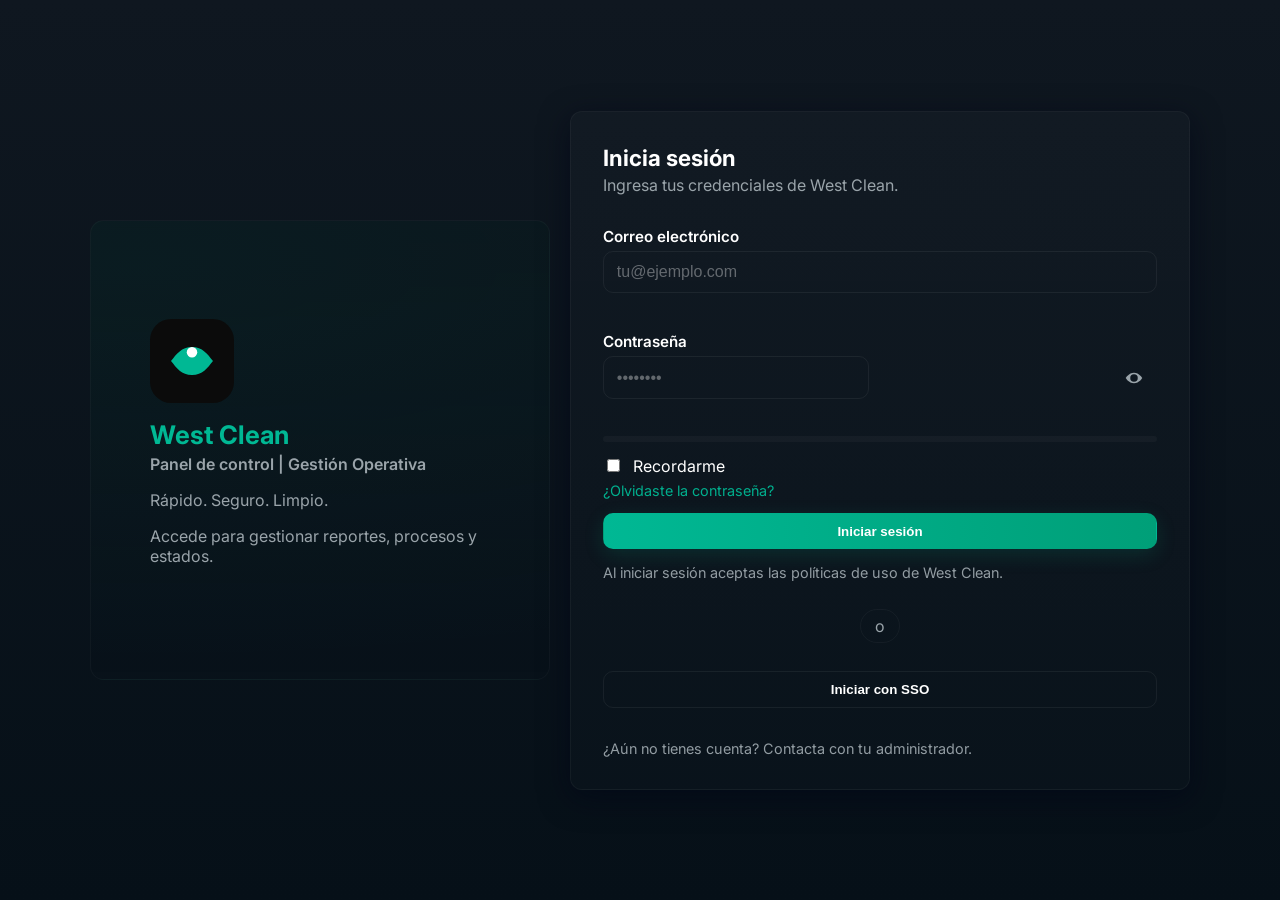
==== frontend/pages/login.html @ 48743651 "Design: pantalla login, index (foro de reportes) - feed, filtros, modal crear reporte" ====
<!doctype html>
<html lang="es">
<head>
  <meta charset="utf-8" />
  <meta name="viewport" content="width=device-width,initial-scale=1" />
  <title>West Clean — Iniciar sesión</title>

  <!-- Tipografía (Inter); si prefieres, descarga y sirve localmente -->
  <link href="https://fonts.googleapis.com/css2?family=Inter:wght@300;400;600;700;900&display=swap" rel="stylesheet">

  <!-- Global styles (tokens, layout) -->
  <link rel="stylesheet" href="../css/styles.css">
  <!-- Login-specific -->
  <link rel="stylesheet" href="../css/login.css">

  <meta name="theme-color" content="#0b0b0b">
</head>
<body class="wc-bg">

  <main class="wc-container" id="main" role="main">
    <section class="wc-split">

      <!-- LEFT: hero / marca (se oculta en pantallas pequeñas) -->
      <aside class="wc-hero" aria-hidden="false">
        <!-- Inline SVG logo simple — reemplaza por tu logo real si lo tienes -->
        <div class="wc-hero-inner">
          <svg class="wc-logo" width="84" height="84" viewBox="0 0 24 24" aria-hidden="true" focusable="false">
            <rect width="24" height="24" rx="6" fill="#0b0b0b"/>
            <path d="M6 12c1.6-2 3-4 6-4s4.4 2 6 4c-1.6 2-3 4-6 4s-4.4-2-6-4z" fill="#00b894"/>
            <circle cx="12" cy="9.5" r="1.5" fill="#ffffff"/>
          </svg>

          <h1 class="wc-hero-title">West Clean</h1>
          <p class="wc-hero-sub">Panel de control | Gestión Operativa</p>

          <div class="wc-hero-dek">
            <p>Rápido. Seguro. Limpio.</p>
            <p class="muted">Accede para gestionar reportes, procesos y estados.</p>
          </div>
        </div>
      </aside>

      <!-- RIGHT: formulario -->
      <section class="wc-panel" aria-labelledby="login-heading">
        <div class="wc-panel-inner">
          <header class="wc-panel-header">
            <h2 id="login-heading">Inicia sesión</h2>
            <p class="muted">Ingresa tus credenciales de West Clean.</p>
          </header>

          <form id="login-form" class="wc-form" novalidate autocomplete="on" aria-describedby="login-help">
            <div class="form-row">
              <label for="email" class="form-label">Correo electrónico</label>
              <input id="email" name="email" type="email" inputmode="email" autocomplete="email" class="form-control" required aria-required="true" placeholder="tu@ejemplo.com">
              <div class="form-error" id="error-email" aria-live="polite"></div>
            </div>

            <div class="form-row">
              <label for="password" class="form-label">Contraseña</label>
              <div class="password-wrap">
                <input id="password" name="password" type="password" autocomplete="current-password" class="form-control" required aria-required="true" placeholder="••••••••">
                <button type="button" class="btn-icon" id="togglePassword" aria-label="Mostrar contraseña" title="Mostrar contraseña">
                  <!-- eye icon -->
                  <svg width="18" height="18" viewBox="0 0 24 24" aria-hidden="true"><path fill="currentColor" d="M12 5c-7 0-11 7-11 7s4 7 11 7 11-7 11-7-4-7-11-7zm0 12a5 5 0 110-10 5 5 0 010 10z"/></svg>
                </button>
              </div>
              <div class="form-error" id="error-password" aria-live="polite"></div>

              <!-- password strength (visual, non-essential) -->
              <div class="pw-meter" aria-hidden="true">
                <div class="pw-bar" id="pwBar"></div>
              </div>
            </div>

            <div class="form-row form-row--actions">
              <label class="checkbox">
                <input type="checkbox" id="remember" name="remember">
                <span>Recordarme</span>
              </label>
              <a href="#" class="link small" id="forgot-link">¿Olvidaste la contraseña?</a>
            </div>

            <div class="form-row">
              <button type="submit" class="btn primary full" id="loginBtn">Iniciar sesión</button>
            </div>

            <div id="login-help" class="muted small" aria-live="polite">Al iniciar sesión aceptas las políticas de uso de West Clean.</div>
          </form>

          <div class="wc-divider" aria-hidden="true"><span>o</span></div>

          <div class="social-row">
            <button class="btn ghost full" id="ssoBtn" aria-label="Iniciar sesión con SSO">Iniciar con SSO</button>
          </div>

          <footer class="wc-panel-footer muted small">¿Aún no tienes cuenta? Contacta con tu administrador.</footer>
        </div>
      </section>

    </section>
  </main>

  <script src="../js/auth.js" defer></script>
</body>
</html>
---- frontend/css/styles.css ----
:root{
  /* Brand - West Clean */
  --brand-green: #00b894;   /* principal */
  --brand-green-600: #009f78;
  --brand-dark: #0b0b0b;    /* negro profundo */
  --bg: #0f1720;            /* fondo general (oscuro) */
  --panel-bg: #0f1726;      /* paneles */
  --muted: #9aa4aa;
  --surface: #0b0b0b;
  --radius-md: 12px;
  --shadow-lg: 0 8px 30px rgba(2,6,23,0.65);
  --glass: rgba(255,255,255,0.03);
  --accent-contrast: #ffffff;

  font-family: 'Inter', system-ui, -apple-system, "Segoe UI", Roboto, "Helvetica Neue", Arial;
  font-size: 16px;
}

/* Minimal reset & base */
*{box-sizing:border-box}
html,body{height:100%;margin:0;background:linear-gradient(180deg,var(--bg), #061018);color:var(--accent-contrast);-webkit-font-smoothing:antialiased;-moz-osx-font-smoothing:grayscale}
img{max-width:100%;height:auto}

/* page container */
.wc-container{min-height:100vh;display:flex;align-items:center;justify-content:center;padding:1.25rem;}

/* split layout */
.wc-split{
  width:100%;
  max-width:1100px;
  display:grid;
  grid-template-columns: 1fr;
  gap:1.25rem;
}

/* panel defaults */
.wc-panel{
  background: linear-gradient(180deg, rgba(255,255,255,0.02), rgba(255,255,255,0.01));
  border-radius: var(--radius-md);
  box-shadow: var(--shadow-lg);
  overflow:hidden;
  border: 1px solid rgba(255,255,255,0.04);
}

/* utility text */
.muted{color:var(--muted)}
.small{font-size:.9rem;opacity:.95}

/* buttons */
.btn{display:inline-flex;align-items:center;justify-content:center;gap:.5rem;padding:.6rem .9rem;border-radius:10px;border:1px solid transparent;background:transparent;color:var(--accent-contrast);cursor:pointer;font-weight:600}
.btn.full{width:100%}
.btn.primary{background: linear-gradient(90deg,var(--brand-green),var(--brand-green-600));color:var(--accent-contrast);box-shadow: 0 6px 20px rgba(0,185,140,0.15)}
.btn.ghost{background:transparent;border:1px solid rgba(255,255,255,0.06)}

/* form basics */
.form-row{margin-bottom:0.9rem;display:flex;flex-direction:column;gap:.35rem}
.form-label{font-weight:600;font-size:.95rem}
.form-control{background:transparent;border:1px solid rgba(255,255,255,0.06);padding:.7rem .8rem;border-radius:10px;color:var(--accent-contrast);outline:none;font-size:1rem}
.form-control::placeholder{color:rgba(255,255,255,0.35)}
.form-control:focus{box-shadow:0 6px 20px rgba(0,0,0,0.3);border-color:rgba(0,185,140,0.25)}

/* small helpers */
.link{color:var(--brand-green);text-decoration:none}
.checkbox{display:flex;align-items:center;gap:.6rem}
.form-error{color:#ffb4b4;font-size:.88rem;min-height:1.15rem}

/* divider */
.wc-divider{display:flex;align-items:center;justify-content:center;margin:.8rem 0}
.wc-divider span{background:transparent;border-radius:999px;padding:.35rem .9rem;border:1px solid rgba(255,255,255,0.04);color:var(--muted)}

/* accessible focus */
:focus{outline: 3px solid rgba(0,185,140,0.18);outline-offset:2px}

/* reduce-motion */
@media (prefers-reduced-motion: reduce){
  *{transition:none !important}
}

/* Responsive > desktop: layout split */
@media (min-width: 920px){
  .wc-split{grid-template-columns: 460px 1fr; align-items:center}
}
---- frontend/css/login.css ----
/* Login-specific styles */
.wc-hero{
  display:flex;
  align-items:center;
  justify-content:center;
  padding:2rem;
  min-height:460px;
  background-image: radial-gradient(1200px 400px at 10% 10%, rgba(0,184,140,0.06), transparent),
                    linear-gradient(180deg, rgba(0,0,0,0.12), transparent);
  border-radius: 14px;
  border: 1px solid rgba(255,255,255,0.03);
}

.wc-hero-inner{ text-align:left; max-width:340px }
.wc-logo{display:block;margin-bottom:1rem}
.wc-hero-title{font-size:1.6rem;margin:0 0 .25rem;color:var(--brand-green)}
.wc-hero-sub{margin:0;color:var(--muted);font-weight:600}
.wc-hero-dek{margin-top:1rem;color:var(--muted)}

/* panel (form) specifics */
.wc-panel-inner{padding:2rem; display:flex;flex-direction:column;gap:1rem}
.wc-panel-header h2{margin:0;font-size:1.4rem}
.wc-panel-header .muted{margin-top:.25rem}

/* password wrap + icon */
.password-wrap{position:relative}
.password-wrap .form-control{padding-right:3.2rem}
.btn-icon{
  position:absolute;right:.35rem;top:.35rem;bottom:.35rem;border-radius:8px;background:transparent;border:none;color:var(--muted);padding:.5rem;cursor:pointer;display:inline-flex;align-items:center;justify-content:center}
.btn-icon:focus{outline: none; box-shadow: 0 0 0 4px rgba(0,185,140,0.08)}

/* pw meter */
.pw-meter{height:6px;background:rgba(255,255,255,0.03);border-radius:6px;margin-top:.45rem;overflow:hidden}
.pw-bar{height:100%;width:0%;background:linear-gradient(90deg,var(--brand-green),var(--brand-green-600));transition:width .22s ease-in-out}

/* social row */
.social-row{display:flex;gap:.6rem}
.social-row .btn{padding:.6rem .8rem;border-radius:10px}

/* footer small */
.wc-panel-footer{margin-top:1rem}

/* adapt hero visibility (mobile hide) */
@media (max-width: 919px){
  .wc-hero{display:none}
  .wc-panel{width:100%}
  .wc-container{padding:1rem}
  .wc-panel-inner{padding:1.25rem}
}
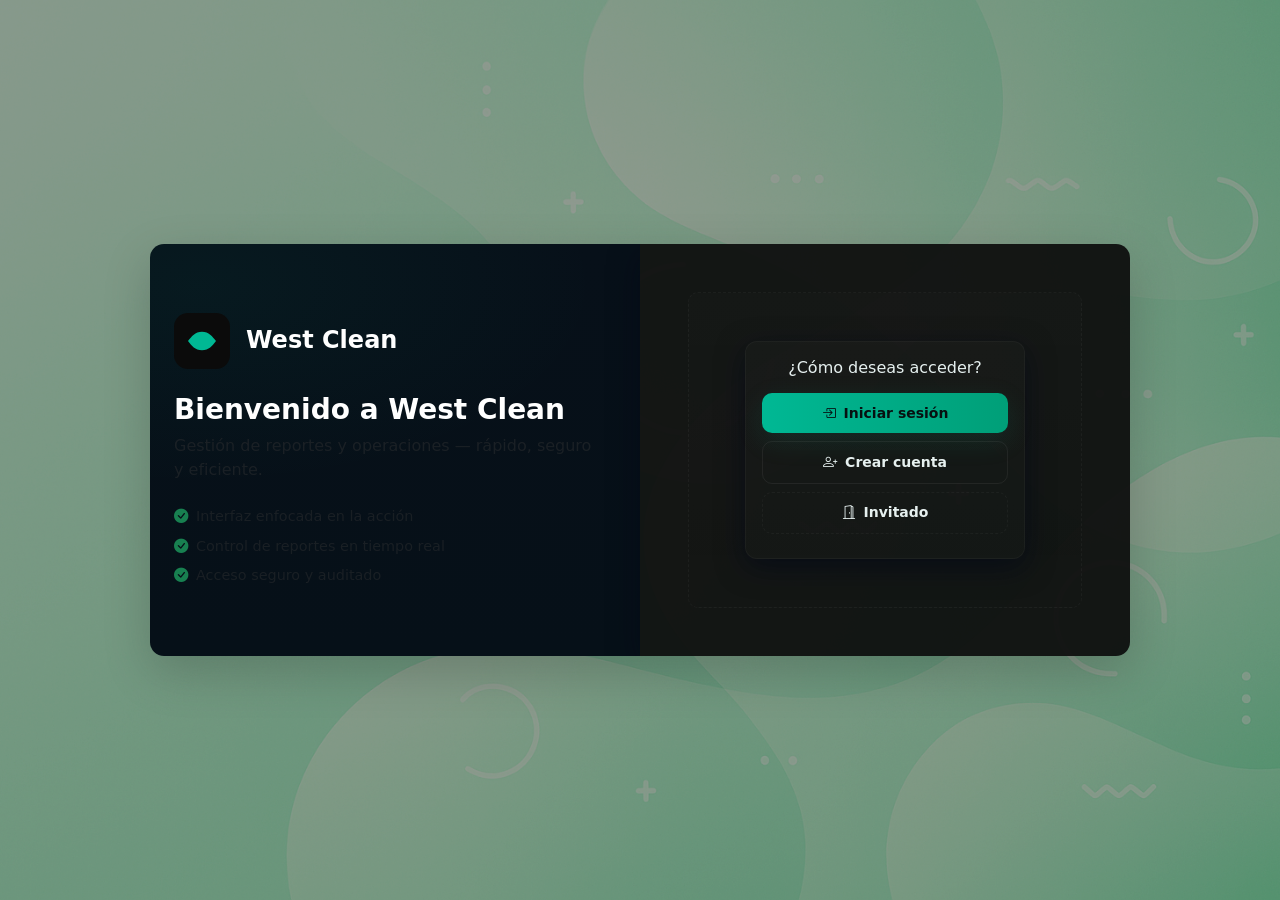
==== commit f3f79d4a: "Design: pantalla login, diseño modal, animaciones de navegacion (LOGIN)" ====
--- a/frontend/pages/login.html
+++ b/frontend/pages/login.html
@@ -3,103 +3,273 @@
 <head>
   <meta charset="utf-8" />
   <meta name="viewport" content="width=device-width,initial-scale=1" />
-  <title>West Clean — Iniciar sesión</title>
-
-  <!-- Tipografía (Inter); si prefieres, descarga y sirve localmente -->
+  <title>West Clean — Acceso</title>
+
   <link href="https://fonts.googleapis.com/css2?family=Inter:wght@300;400;600;700;900&display=swap" rel="stylesheet">
-
-  <!-- Global styles (tokens, layout) -->
-  <link rel="stylesheet" href="../css/styles.css">
-  <!-- Login-specific -->
+  <link href="https://cdn.jsdelivr.net/npm/bootstrap@5.3.3/dist/css/bootstrap.min.css" rel="stylesheet">
+  <link href="https://cdn.jsdelivr.net/npm/bootstrap-icons@1.11.3/font/bootstrap-icons.css" rel="stylesheet">
+
+  <link rel="stylesheet" href="../css/styles.css"> <!-- opcional -->
   <link rel="stylesheet" href="../css/login.css">
 
   <meta name="theme-color" content="#0b0b0b">
 </head>
-<body class="wc-bg">
-
-  <main class="wc-container" id="main" role="main">
-    <section class="wc-split">
-
-      <!-- LEFT: hero / marca (se oculta en pantallas pequeñas) -->
-      <aside class="wc-hero" aria-hidden="false">
-        <!-- Inline SVG logo simple — reemplaza por tu logo real si lo tienes -->
-        <div class="wc-hero-inner">
-          <svg class="wc-logo" width="84" height="84" viewBox="0 0 24 24" aria-hidden="true" focusable="false">
-            <rect width="24" height="24" rx="6" fill="#0b0b0b"/>
-            <path d="M6 12c1.6-2 3-4 6-4s4.4 2 6 4c-1.6 2-3 4-6 4s-4.4-2-6-4z" fill="#00b894"/>
-            <circle cx="12" cy="9.5" r="1.5" fill="#ffffff"/>
-          </svg>
-
-          <h1 class="wc-hero-title">West Clean</h1>
-          <p class="wc-hero-sub">Panel de control | Gestión Operativa</p>
-
-          <div class="wc-hero-dek">
-            <p>Rápido. Seguro. Limpio.</p>
-            <p class="muted">Accede para gestionar reportes, procesos y estados.</p>
-          </div>
+<body class="bg-wc-dark" style="background: url('../assets/images/fondo_verde.png') center/cover no-repeat;">
+
+  <main class="container vh-100 d-flex align-items-center justify-content-center">
+    <div class="row w-100 gx-0 shadow-lg login-card-wrapper">
+
+      <!-- HERO (izquierda) -->
+      <aside class="col-12 col-lg-6 d-none d-lg-flex align-items-center justify-content-between wc-hero px-4">
+        <div class="text-white wc-hero-inner">
+          <div class="mb-4 d-flex align-items-center gap-3">
+            <svg width="56" height="56" viewBox="0 0 24 24" aria-hidden="true">
+              <rect width="24" height="24" rx="6" fill="#0b0b0b"/>
+              <path d="M6 12c1.6-2 3-4 6-4s4.4 2 6 4c-1.6 2-3 4-6 4s-4.4-2-6-4z" fill="#00b894"/>
+            </svg>
+            <h2 class="h4 mb-0 fw-bold">West Clean</h2>
+          </div>
+
+          <h1 class="h3 fw-bold mb-2">Bienvenido a West Clean</h1>
+          <p class="text-muted mb-4">Gestión de reportes y operaciones — rápido, seguro y eficiente.</p>
+
+          <ul class="list-unstyled text-muted small mb-0">
+            <li class="mb-2"><i class="bi bi-check-circle-fill text-success me-2"></i>Interfaz enfocada en la acción</li>
+            <li class="mb-2"><i class="bi bi-check-circle-fill text-success me-2"></i>Control de reportes en tiempo real</li>
+            <li><i class="bi bi-check-circle-fill text-success me-2"></i>Acceso seguro y auditado</li>
+          </ul>
         </div>
       </aside>
 
-      <!-- RIGHT: formulario -->
-      <section class="wc-panel" aria-labelledby="login-heading">
-        <div class="wc-panel-inner">
-          <header class="wc-panel-header">
-            <h2 id="login-heading">Inicia sesión</h2>
-            <p class="muted">Ingresa tus credenciales de West Clean.</p>
-          </header>
-
-          <form id="login-form" class="wc-form" novalidate autocomplete="on" aria-describedby="login-help">
-            <div class="form-row">
-              <label for="email" class="form-label">Correo electrónico</label>
-              <input id="email" name="email" type="email" inputmode="email" autocomplete="email" class="form-control" required aria-required="true" placeholder="tu@ejemplo.com">
-              <div class="form-error" id="error-email" aria-live="polite"></div>
+      <!-- PANEL (derecha): Auth area -->
+      <section id="authPanel" class="col-12 col-lg-6 bg-wc-panel p-4 p-lg-5" aria-live="polite">
+
+        <!-- Hidden bootstrap tab triggers (used programmatically) -->
+        <div style="display:none" aria-hidden="true">
+          <button id="signin-tab" data-bs-toggle="pill" data-bs-target="#signin" type="button"></button>
+          <button id="register-tab" data-bs-toggle="pill" data-bs-target="#register" type="button"></button>
+        </div>
+
+        <!-- PLACEHOLDER (visible hasta selección) -->
+        <div id="authPlaceholder" class="auth-placeholder text-center py-5">
+          <!-- CHOOSER INLINE (visible en lg+) -->
+          <div class="chooser-card d-none d-lg-block mx-auto" id="chooserInline" role="region" aria-label="Seleccionar método de acceso">
+            <h6 class="mb-3">¿Cómo deseas acceder?</h6>
+            <div class="d-grid gap-2">
+              <button id="inlineSignIn" class="btn btn-wc-primary btn-sm d-flex align-items-center gap-2">
+                <i class="bi bi-box-arrow-in-right"></i> Iniciar sesión
+              </button>
+              <button id="inlineRegister" class="btn btn-outline-wc btn-sm d-flex align-items-center gap-2">
+                <i class="bi bi-person-plus"></i> Crear cuenta
+              </button>
+              <button id="inlineGuest" class="btn btn-ghost-wc btn-sm d-flex align-items-center gap-2">
+                <i class="bi bi-door-open"></i> Invitado
+              </button>
             </div>
-
-            <div class="form-row">
-              <label for="password" class="form-label">Contraseña</label>
-              <div class="password-wrap">
-                <input id="password" name="password" type="password" autocomplete="current-password" class="form-control" required aria-required="true" placeholder="••••••••">
-                <button type="button" class="btn-icon" id="togglePassword" aria-label="Mostrar contraseña" title="Mostrar contraseña">
-                  <!-- eye icon -->
-                  <svg width="18" height="18" viewBox="0 0 24 24" aria-hidden="true"><path fill="currentColor" d="M12 5c-7 0-11 7-11 7s4 7 11 7 11-7 11-7-4-7-11-7zm0 12a5 5 0 110-10 5 5 0 010 10z"/></svg>
-                </button>
-              </div>
-              <div class="form-error" id="error-password" aria-live="polite"></div>
-
-              <!-- password strength (visual, non-essential) -->
-              <div class="pw-meter" aria-hidden="true">
-                <div class="pw-bar" id="pwBar"></div>
-              </div>
+            <div class="mt-2 small text-muted"></div>
+          </div>
+
+          <!-- Mobile chooser (visible < lg) -->
+          <div class="d-lg-none">
+            <h6 class="mb-3">¿Cómo deseas acceder?</h6>
+            <div class="d-flex gap-2 justify-content-center">
+              <button id="mobileSignIn" class="btn btn-wc-primary btn-sm">Iniciar sesión</button>
+              <button id="mobileRegister" class="btn btn-outline-wc btn-sm">Crear cuenta</button>
+              <button id="mobileGuest" class="btn btn-ghost-wc btn-sm">Invitado</button>
             </div>
-
-            <div class="form-row form-row--actions">
-              <label class="checkbox">
-                <input type="checkbox" id="remember" name="remember">
-                <span>Recordarme</span>
-              </label>
-              <a href="#" class="link small" id="forgot-link">¿Olvidaste la contraseña?</a>
-            </div>
-
-            <div class="form-row">
-              <button type="submit" class="btn primary full" id="loginBtn">Iniciar sesión</button>
-            </div>
-
-            <div id="login-help" class="muted small" aria-live="polite">Al iniciar sesión aceptas las políticas de uso de West Clean.</div>
-          </form>
-
-          <div class="wc-divider" aria-hidden="true"><span>o</span></div>
-
-          <div class="social-row">
-            <button class="btn ghost full" id="ssoBtn" aria-label="Iniciar sesión con SSO">Iniciar con SSO</button>
-          </div>
-
-          <footer class="wc-panel-footer muted small">¿Aún no tienes cuenta? Contacta con tu administrador.</footer>
-        </div>
+          </div>
+        </div>
+
+        <!-- TAB CONTENT (oculto hasta selección) -->
+        <div class="tab-content auth-locked" id="authTabsContent" tabindex="0" aria-hidden="true">
+          <!-- SIGN IN -->
+          <div class="tab-pane fade" id="signin" role="tabpanel">
+            <form id="loginForm" class="needs-validation" novalidate>
+              <div class="mb-3">
+                <label for="loginEmail" class="form-label">Correo electrónico</label>
+                <input type="email" class="form-control form-control-wc" id="loginEmail" name="email" required placeholder="tu@ejemplo.com">
+                <div class="invalid-feedback">Introduce un correo válido.</div>
+              </div>
+
+              <div class="mb-3 position-relative">
+                <label for="loginPassword" class="form-label">Contraseña</label>
+                <input type="password" class="form-control form-control-wc pe-5" id="loginPassword" name="password" required placeholder="••••••••">
+                <button type="button" class="btn btn-sm btn-icon-pass" id="toggleLoginPass" aria-label="Mostrar contraseña"><i class="bi bi-eye"></i></button>
+                <div class="invalid-feedback">Introduce tu contraseña.</div>
+              </div>
+
+              <div class="d-flex flex-column flex-sm-row justify-content-between align-items-start align-items-sm-center gap-2 mb-3">
+                <div class="form-check">
+                  <input class="form-check-input" type="checkbox" id="rememberMe">
+                  <label class="form-check-label text-muted" for="rememberMe">Recordarme</label>
+                </div>
+                <a href="#" class="small link-wc ms-sm-2">¿Olvidaste la contraseña?</a>
+              </div>
+
+              <div class="d-grid mb-2">
+                <button type="submit" class="btn btn-wc-primary">Iniciar sesión</button>
+              </div>
+            </form>
+          </div>
+
+          <!-- REGISTER -->
+          <div class="tab-pane fade" id="register" role="tabpanel">
+            <form id="registerForm" class="needs-validation" novalidate>
+              <div class="row g-2">
+                <h1 class="h3 fw-bold mb-2">Crear cuenta</h1>
+
+                <div class="col-12 col-md-6 mb-3">
+                  <label for="regName" class="form-label">Nombre</label>
+                  <input type="text" id="regName" class="form-control form-control-wc" required placeholder="Tu nombre">
+                  <div class="invalid-feedback">Escribe tu nombre.</div>
+                </div>
+
+                <div class="col-12 col-md-6 mb-3">
+                  <label for="regEmail" class="form-label">Correo electrónico</label>
+                  <input type="email" id="regEmail" class="form-control form-control-wc" required placeholder="tu@ejemplo.com">
+                  <div class="invalid-feedback">Introduce un correo válido.</div>
+                </div>
+
+                <div class="col-12 mb-3 position-relative">
+                  <label for="regPassword" class="form-label">Contraseña</label>
+                  <input type="password" id="regPassword" class="form-control form-control-wc pe-5" required placeholder="Mín. 8 caracteres">
+                  <button type="button" class="btn btn-sm btn-icon-pass" id="toggleRegPass" aria-label="Mostrar contraseña"><i class="bi bi-eye"></i></button>
+                </div>
+
+                <div class="col-12 mb-2 position-relative">
+                  <label for="regConfirm" class="form-label">Confirmar contraseña</label>
+                  <input type="password" id="regConfirm" class="form-control form-control-wc pe-5" required placeholder="Repite la contraseña">
+                  <button type="button" class="btn btn-sm btn-icon-pass" id="toggleRegConfirm" aria-label="Mostrar contraseña confirmación"><i class="bi bi-eye"></i></button>
+                </div>
+
+                <div class="col-12 mb-3">
+                  <div class="pw-meter" aria-hidden="true"><div id="regPwBar" class="pw-bar"></div></div>
+                  <ul class="pw-checklist small mt-2" id="pwChecklist" aria-live="polite">
+                    <li id="pwLen" class="text-muted">● Mínimo 8 caracteres</li>
+                    <li id="pwUpper" class="text-muted">● Al menos una letra mayúscula</li>
+                    <li id="pwNumber" class="text-muted">● Al menos un número</li>
+                    <li id="pwSpecial" class="text-muted">● Al menos un carácter especial (!@#...)</li>
+                    <li id="pwMatch" class="text-muted">● Las contraseñas coinciden</li>
+                  </ul>
+                </div>
+
+                <div class="col-12 mb-3">
+                  <div class="form-check">
+                    <input class="form-check-input" id="terms" type="checkbox" required>
+                    <label class="form-check-label text-muted" for="terms">Acepto los <a href="#" class="link-wc">Términos y Condiciones</a></label>
+                    <div class="invalid-feedback">Debes aceptar los términos.</div>
+                  </div>
+                </div>
+
+                <div class="col-12 d-grid">
+                  <button class="btn btn-wc-primary" type="submit">Crear cuenta</button>
+                </div>
+              </div>
+            </form>
+          </div>
+        </div>
+
+        <div class="mt-3 text-center text-muted small d-lg-none">West Clean — gestión de reportes</div>
       </section>
 
-    </section>
+    </div>
   </main>
 
+  <!-- Bootstrap bundle -->
+  <script src="https://cdn.jsdelivr.net/npm/bootstrap@5.3.3/dist/js/bootstrap.bundle.min.js"></script>
+  <!-- Auth script -->
   <script src="../js/auth.js" defer></script>
+
+ 
+<script>
+(function () {
+  // función para crear el mismo overlay en index si detecta la marca
+  function createGuestOverlayOnIndex() {
+    if (document.querySelector('.wc-loading-overlay')) return null;
+    var overlay = document.createElement('div');
+    overlay.className = 'wc-loading-overlay';
+    overlay.innerHTML = '\
+      <div class="wc-loading-panel">\
+        <div class="wc-spinner" aria-hidden="true"></div>\
+        <div class="wc-loading-text">Cargando…</div>\
+        <div class="wc-progress" aria-hidden="true"><i></i></div>\
+      </div>';
+    overlay.style.position = 'fixed';
+    overlay.style.top = '0';
+    overlay.style.left = '0';
+    overlay.style.width = '100%';
+    overlay.style.height = '100%';
+    overlay.style.zIndex = '99999';
+    overlay.style.background = 'rgba(0,0,0,0.65)';
+    overlay.style.display = 'flex';
+    overlay.style.alignItems = 'center';
+    overlay.style.justifyContent = 'center';
+    overlay.style.pointerEvents = 'auto';
+    document.body.appendChild(overlay);
+
+    var bar = overlay.querySelector('.wc-progress > i');
+    if (bar) {
+      bar.style.display = 'block';
+      bar.style.width = '0%';
+      bar.style.height = '4px';
+      bar.style.background = 'rgba(255,255,255,0.9)';
+      bar.style.borderRadius = '2px';
+      // progresión indefinida: avanzamos a 95% y esperaremos al load para completar
+      setTimeout(function () { bar.style.transition = 'width 1400ms linear'; bar.style.width = '95%'; }, 20);
+    }
+
+    return overlay;
+  }
+
+  // Si venimos del flujo de invitado, sessionStorage tendrá wc_guest_loading
+  var isGuestLoading = false;
+  try {
+    isGuestLoading = !!sessionStorage.getItem('wc_guest_loading');
+  } catch (e) { isGuestLoading = false; }
+
+  var overlayInstance = null;
+  if (isGuestLoading) {
+    // mostramos overlay inmediatamente (antes de que el DOM haga mucho)
+    overlayInstance = createGuestOverlayOnIndex();
+  }
+
+  // Cuando el sitio haya terminado de cargar por completo, removemos overlay y limpiamos flag
+  function clearGuestOverlay() {
+    try {
+      if (overlayInstance && overlayInstance.parentNode) {
+        // animar salida
+        overlayInstance.style.transition = 'opacity .26s ease';
+        overlayInstance.style.opacity = '0';
+        setTimeout(function () {
+          try { overlayInstance.remove(); } catch (e) {}
+        }, 260);
+      }
+    } catch (e) {}
+    try { sessionStorage.removeItem('wc_guest_loading'); } catch (e) {}
+  }
+
+  // Si el overlay se mostró, esperamos al evento load para quitarlo
+  if (isGuestLoading) {
+    if (document.readyState === 'complete') {
+      // ya cargó
+      clearGuestOverlay();
+    } else {
+      window.addEventListener('load', clearGuestOverlay, { once: true });
+      // también manejamos pageshow (volver desde bfcache)
+      window.addEventListener('pageshow', function (ev) {
+        // si fue restaurado desde bfcache, aseguramos borrar el overlay si existe
+        if (ev.persisted) {
+          clearGuestOverlay();
+        }
+      });
+    }
+  }
+})();
+
+
+
+</script>
+
+
 </body>
 </html>
--- a/frontend/css/login.css
+++ b/frontend/css/login.css
@@ -1,49 +1,235 @@
-/* Login-specific styles */
+/* Brand fallbacks */
+:root{
+  --wc-green: #00b894;
+  --wc-green-600: #009f78;
+  --wc-dark: #0b0b0b;
+  --wc-surface: #0f1726;
+  --wc-muted: #9aa4aa;
+  --wc-text: #e6f0ef;
+}
+
+/* BODY con fondo y overlay oscuro */
+body.bg-wc-dark {
+  position: relative;
+  background-image: url('../assets/images/fondo_verde.png');
+  background-position: center;
+  background-size: cover;
+  background-repeat: no-repeat;
+  background-attachment: fixed;
+  background-color: var(--wc-dark);
+}
+body.bg-wc-dark::before {
+  content: "";
+  position: fixed;
+  top: 0; left: 0; width: 100%; height: 100%;
+  background-color: rgba(0,0,0,0.4);
+  pointer-events: none;
+  z-index: 0;
+}
+
+/* Layout */
+.login-card-wrapper{
+  max-width: 980px;
+  border-radius: 14px;
+  overflow: hidden;
+  position: relative;
+  z-index: 1;
+  will-change: transform, opacity;
+}
+
+/* entrance for wrapper (added only when JS sets .animate-in) */
+.login-card-wrapper.animate-in { animation: wrapperIn .58s cubic-bezier(.2,.9,.2,1) both; }
+@keyframes wrapperIn { from{opacity:0; transform:translateY(14px) scale(.998)} to{opacity:1; transform:none} }
+
+/* HERO */
 .wc-hero{
-  display:flex;
-  align-items:center;
-  justify-content:center;
+  background:
+    radial-gradient(400px 200px at 10% 10%, rgba(0,184,140,0.06), transparent),
+    linear-gradient(180deg,#071019,#061018);
+  background-color: rgba(7,16,25,0.9);
+  gap:1.5rem;
   padding:2rem;
-  min-height:460px;
-  background-image: radial-gradient(1200px 400px at 10% 10%, rgba(0,184,140,0.06), transparent),
-                    linear-gradient(180deg, rgba(0,0,0,0.12), transparent);
-  border-radius: 14px;
-  border: 1px solid rgba(255,255,255,0.03);
-}
-
-.wc-hero-inner{ text-align:left; max-width:340px }
-.wc-logo{display:block;margin-bottom:1rem}
-.wc-hero-title{font-size:1.6rem;margin:0 0 .25rem;color:var(--brand-green)}
-.wc-hero-sub{margin:0;color:var(--muted);font-weight:600}
-.wc-hero-dek{margin-top:1rem;color:var(--muted)}
-
-/* panel (form) specifics */
-.wc-panel-inner{padding:2rem; display:flex;flex-direction:column;gap:1rem}
-.wc-panel-header h2{margin:0;font-size:1.4rem}
-.wc-panel-header .muted{margin-top:.25rem}
-
-/* password wrap + icon */
-.password-wrap{position:relative}
-.password-wrap .form-control{padding-right:3.2rem}
-.btn-icon{
-  position:absolute;right:.35rem;top:.35rem;bottom:.35rem;border-radius:8px;background:transparent;border:none;color:var(--muted);padding:.5rem;cursor:pointer;display:inline-flex;align-items:center;justify-content:center}
-.btn-icon:focus{outline: none; box-shadow: 0 0 0 4px rgba(0,185,140,0.08)}
-
-/* pw meter */
-.pw-meter{height:6px;background:rgba(255,255,255,0.03);border-radius:6px;margin-top:.45rem;overflow:hidden}
-.pw-bar{height:100%;width:0%;background:linear-gradient(90deg,var(--brand-green),var(--brand-green-600));transition:width .22s ease-in-out}
-
-/* social row */
-.social-row{display:flex;gap:.6rem}
-.social-row .btn{padding:.6rem .8rem;border-radius:10px}
-
-/* footer small */
-.wc-panel-footer{margin-top:1rem}
-
-/* adapt hero visibility (mobile hide) */
-@media (max-width: 919px){
-  .wc-hero{display:none}
-  .wc-panel{width:100%}
-  .wc-container{padding:1rem}
-  .wc-panel-inner{padding:1.25rem}
-}
+  will-change: transform, opacity;
+}
+.wc-hero.animate-in { animation: heroIn .48s cubic-bezier(.2,.9,.2,1) both; }
+@keyframes heroIn { from{opacity:0; transform:translateX(-18px) scale(.998)} to{opacity:1; transform:none} }
+.wc-hero-inner{ max-width:420px; }
+
+/* Auth panel */
+#authPanel{ transform-origin:center top; will-change: transform, opacity, filter; }
+/* panel animation only when class added */
+#authPanel.animate-in { animation: panelIn .56s cubic-bezier(.2,.9,.2,1) both; }
+@keyframes panelIn { from{opacity:0; transform:translateY(18px) scale(.995); filter:blur(6px)} to{opacity:1; transform:none; filter:none} }
+
+/* Chooser (small card) */
+.chooser-card{
+  width: 280px;
+  background: linear-gradient(180deg, rgba(255,255,255,0.015), rgba(255,255,255,0.01));
+  border-radius:12px;
+  padding:1rem;
+  border:1px solid rgba(255,255,255,0.03);
+  box-shadow:0 8px 28px rgba(2,6,23,0.6);
+  color:var(--wc-text);
+  align-self:flex-start;
+  will-change: transform, opacity;
+}
+.chooser-card.animate-in { animation: chooserIn .42s cubic-bezier(.2,.9,.2,1) both; }
+@keyframes chooserIn { from{opacity:0; transform:translateY(8px)} to{opacity:1; transform:none} }
+
+/* chooser hide */
+.chooser-hidden { opacity:0; transform:translateY(8px) scale(.995); transition: opacity .28s ease, transform .28s ease; pointer-events:none; }
+
+/* Placeholder */
+.auth-placeholder {
+  border: 1px dashed rgba(255,255,255,0.04);
+  border-radius: 10px;
+  background: linear-gradient(180deg, rgba(255,255,255,0.01), transparent);
+  padding: 2rem 1rem;
+  transition: opacity .28s ease, transform .28s ease;
+}
+
+/* Pane entry animation — added/removed por JS con .pane-enter */
+.tab-pane { opacity:1; transform:none; } /* visible por defecto */
+.tab-pane.pane-enter { animation: paneEnter .42s cubic-bezier(.2,.9,.2,1) both; }
+@keyframes paneEnter { from{opacity:0; transform:translateY(12px) scale(.998)} to{opacity:1; transform:none} }
+
+/* Unlock/hide util */
+.auth-locked{ display:none !important; opacity:1; pointer-events:none; }
+.auth-unlocked{ display:block !important; opacity:1; pointer-events:auto; }
+
+/* form controls & brand */
+.bg-wc-panel{ background-color: rgba(11,11,11,0.92); border-radius:0; padding: 2rem; box-shadow: 0 10px 30px rgba(2,6,23,0.45); }
+.form-control-wc{ background: rgba(255,255,255,0.02); border:1px solid rgba(255,255,255,0.04); color:var(--wc-text); border-radius:10px; padding:.6rem .9rem; transition: box-shadow .18s, border-color .18s, transform .12s; }
+.form-control-wc::placeholder{ color: rgba(255,255,255,0.35); }
+.form-control-wc:focus{ box-shadow: 0 10px 30px rgba(0,185,140,0.06); border-color: rgba(0,185,140,0.18); outline:none; transform: translateY(-1px); }
+
+/* Buttons */
+.btn-wc-primary{ background: linear-gradient(90deg,var(--wc-green),var(--wc-green-600)); color:#071011; border:none; font-weight:700; border-radius:10px; padding:.6rem .9rem; box-shadow:0 8px 28px rgba(0,185,140,0.12); transition: transform .12s, box-shadow .12s; }
+.btn-outline-wc{ color:var(--wc-text); border:1px solid rgba(255,255,255,0.06); background:transparent; }
+.btn-ghost-wc{ background:transparent; border:1px dashed rgba(255,255,255,0.04); color:var(--wc-text); }
+
+/* Icon pass */
+.btn-icon-pass{ position:absolute; right:.5rem; top:50%; transform:translateY(-50%); background:transparent; border:none; color:var(--wc-muted); padding:.2rem .35rem; border-radius:8px; }
+
+/* password meter */
+.pw-meter{ height:8px; background:rgba(255,255,255,0.03); border-radius:8px; overflow:hidden; }
+.pw-bar{ height:100%; width:0%; background:linear-gradient(90deg,var(--wc-green),var(--wc-green-600)); transition: width .2s ease; }
+.pw-checklist li{ margin-bottom:.25rem; } .pw-checklist li.text-success{ color:var(--wc-green) !important; }
+
+/* toast */
+.wc-toast { position: fixed; right:20px; bottom:24px; background: linear-gradient(90deg,#0b0b0b, rgba(0,0,0,0.85)); color:var(--wc-text); padding:.6rem .9rem; border-radius:10px; box-shadow: 0 10px 30px rgba(2,6,23,0.6); opacity:0; transform: translateY(14px) scale(.995); z-index:12000; transition: opacity .28s, transform .28s; font-size:.95rem; }
+.wc-toast.show { opacity:1; transform:none; }
+
+/* loading overlay (full screen for guest) */
+.wc-loading-overlay { position: fixed; inset:0; z-index:14000; display:flex; align-items:center; justify-content:center; background: linear-gradient(180deg, rgba(3,3,3,0.90), rgba(3,3,3,0.96)); }
+.wc-loading-panel { width:420px; max-width:calc(100% - 48px); background: linear-gradient(180deg, rgba(255,255,255,0.02), rgba(255,255,255,0.01)); border-radius:12px; padding:22px; text-align:center; box-shadow:0 18px 48px rgba(2,6,23,0.8); color:var(--wc-text); }
+.wc-spinner { width:66px; height:66px; margin:0 auto 12px; border-radius:50%; border:7px solid rgba(255,255,255,0.06); border-top-color:var(--wc-green); animation: spin 1s linear infinite; }
+@keyframes spin { to { transform: rotate(360deg); } }
+.wc-progress { height:8px; background: rgba(255,255,255,0.04); border-radius:8px; overflow:hidden; margin-top:14px; } 
+.wc-progress > i { display:block; height:100%; width:0%; background: linear-gradient(90deg,var(--wc-green),var(--wc-green-600)); transition: width linear; }
+.wc-loading-text { color:var(--wc-text); font-weight:600; margin-top:6px; }
+
+/* Respect reduced motion */
+@media (prefers-reduced-motion: reduce) {
+  .login-card-wrapper.animate-in, .wc-hero.animate-in, #authPanel.animate-in, .chooser-card.animate-in, .tab-pane.pane-enter, .wc-spinner { animation: none !important; transition: none !important; }
+  .wc-progress > i { transition: none !important; }
+}
+
+/* Responsive */
+@media (max-width: 991px){
+  .wc-hero{ display:none; }
+  .login-card-wrapper{ border-radius:8px; }
+  .chooser-card{ display:none; }
+  .wc-loading-panel{ width:92%; padding:16px; }
+}
+
+/* ========== ANIMACIÓN UNIVERSAL PARA HERO Y PANEL ========== */
+
+/* Animación principal */
+.wc-fade-in {
+  animation: wcFadeIn .55s cubic-bezier(.2,.9,.2,1) both;
+}
+
+@keyframes wcFadeIn {
+  from {
+    opacity: 0;
+    transform: translateY(18px) scale(.98);
+    filter: blur(5px);
+  }
+  to {
+    opacity: 1;
+    transform: none;
+    filter: none;
+  }
+}
+
+/* Animación interna para tabs */
+.pane-enter {
+  animation: paneEnter .45s cubic-bezier(.2,.9,.2,1) both;
+}
+
+@keyframes paneEnter {
+  from {
+    opacity: 0;
+    transform: translateY(10px) scale(.985);
+  }
+  to {
+    opacity: 1;
+    transform: none;
+  }
+}
+
+/* overlay base (puedes ajustar colores y tamaños) */
+
+.wc-loading-overlay .wc-loading-panel {
+  text-align: center;
+  color: #fff;
+  font-family: sans-serif;
+}
+.wc-loading-overlay .wc-spinner {
+  width: 56px;
+  height: 56px;
+  border-radius: 50%;
+  border: 6px solid rgba(255,255,255,0.12);
+  border-top-color: #fff;
+  animation: wc-spin 1s linear infinite;
+  margin: 0 auto 12px;
+}
+@keyframes wc-spin { to { transform: rotate(360deg); } }
+
+.wc-loading-overlay .wc-loading-text {
+  margin-top: 6px;
+  font-size: 1rem;
+  opacity: 0.95;
+}
+
+.wc-loading-overlay .wc-progress {
+  width: 45%;
+  max-width: 300px;
+  height: 4px;
+  background: rgba(255,255,255,0.12);
+  border-radius: 2px;
+  overflow: hidden;
+  margin: 12px auto 0;
+}
+.wc-loading-overlay .wc-progress > i {
+  display: block;
+  width: 0%;
+  height: 100%;
+  background: rgba(255,255,255,0.95);
+  border-radius: 2px;
+}
+.wc-loading-overlay {
+  position: fixed;
+  inset: 0;
+  width: 100%;
+  height: 100%;
+  background: rgba(0,0,0,0.72);   /* Oscuro elegante */
+  backdrop-filter: blur(8px);     /* Difuminado suave */
+  z-index: 999999;
+  display: flex;
+  justify-content: center;
+  align-items: center;
+  transition: opacity .28s ease;
+}
+
